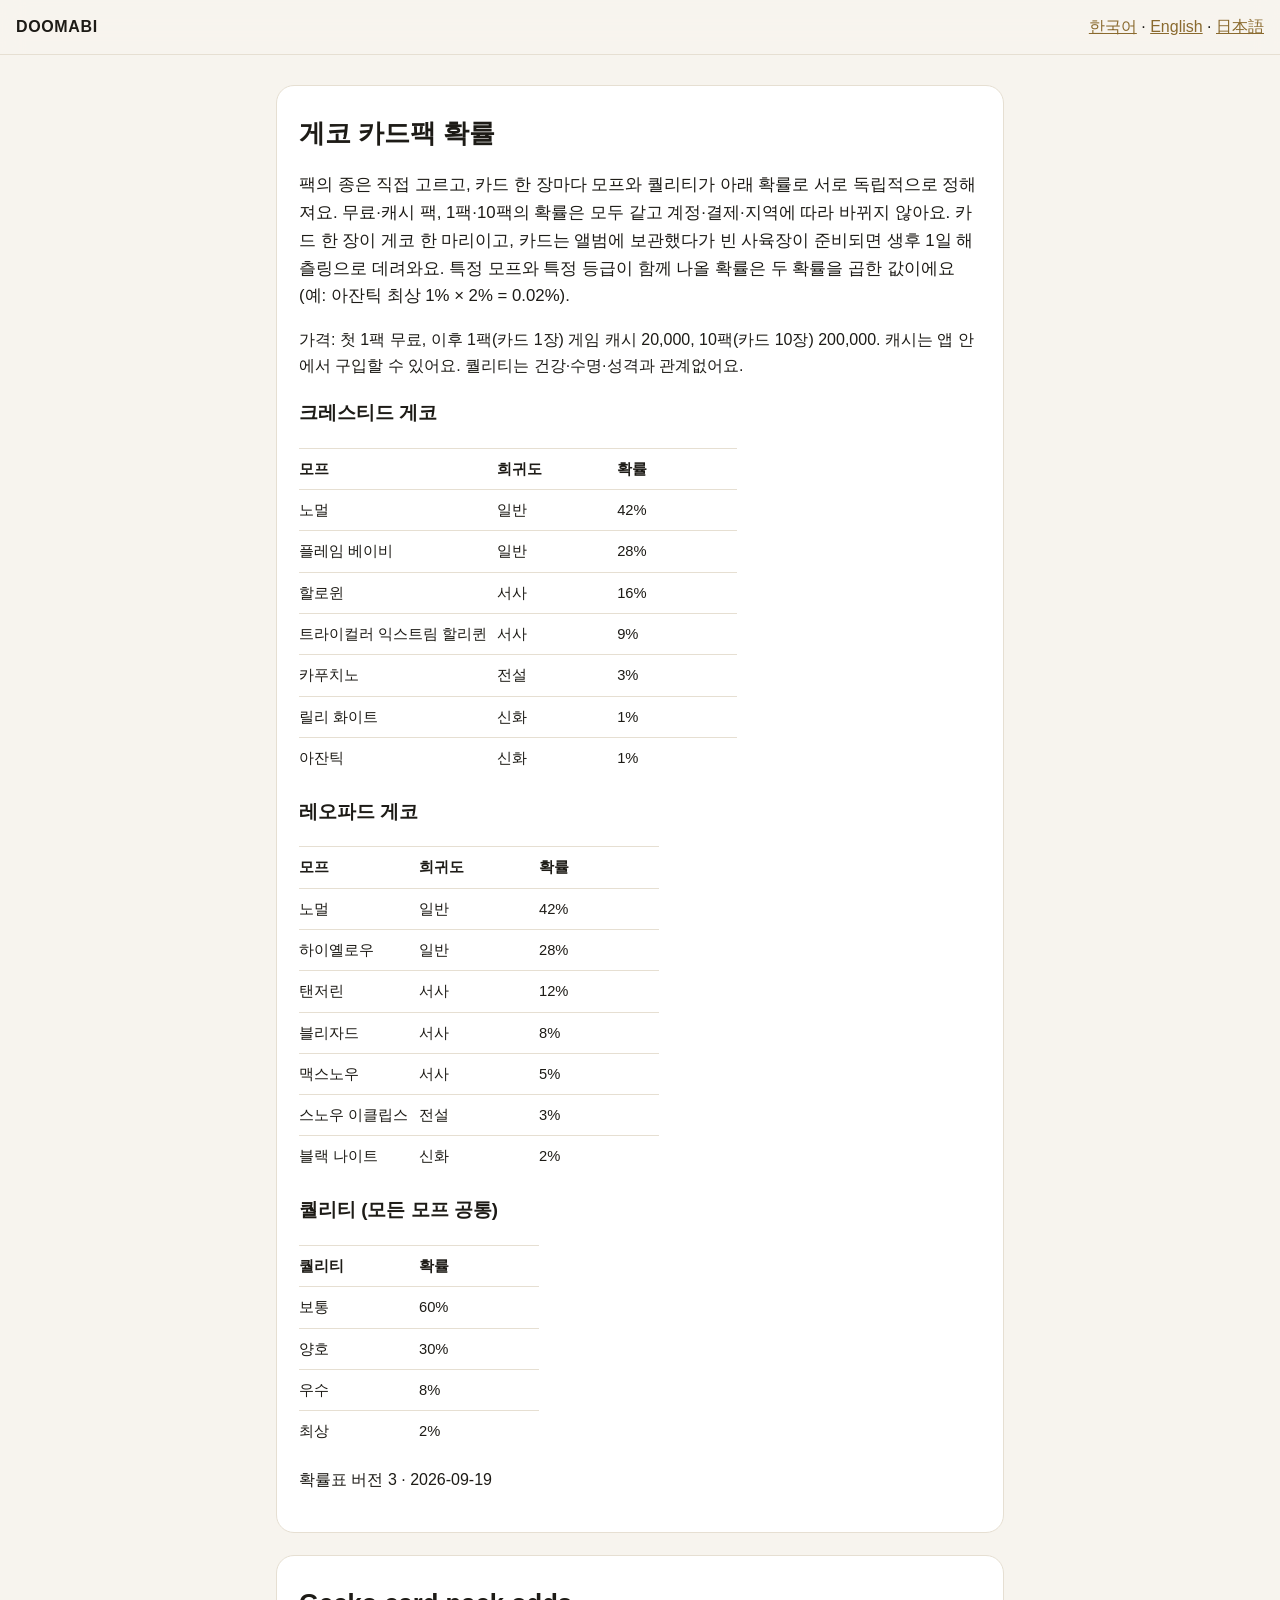
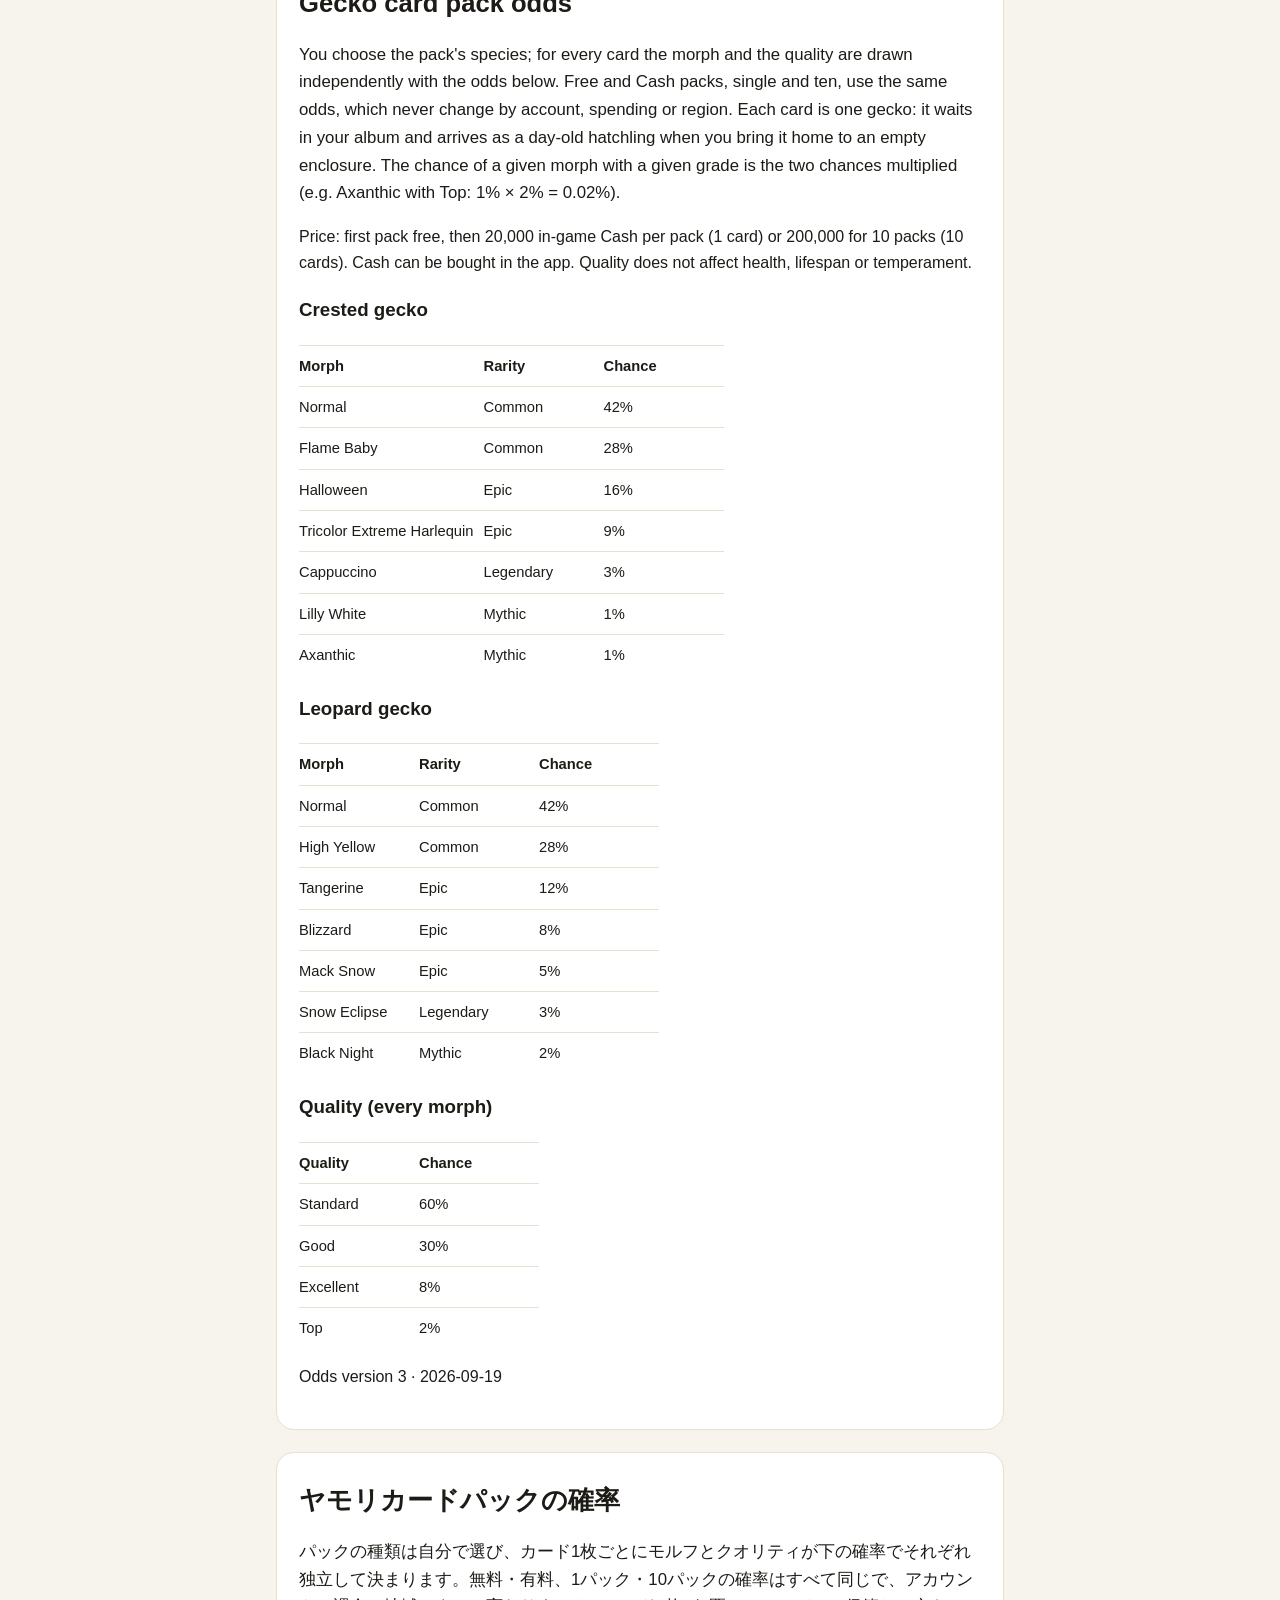
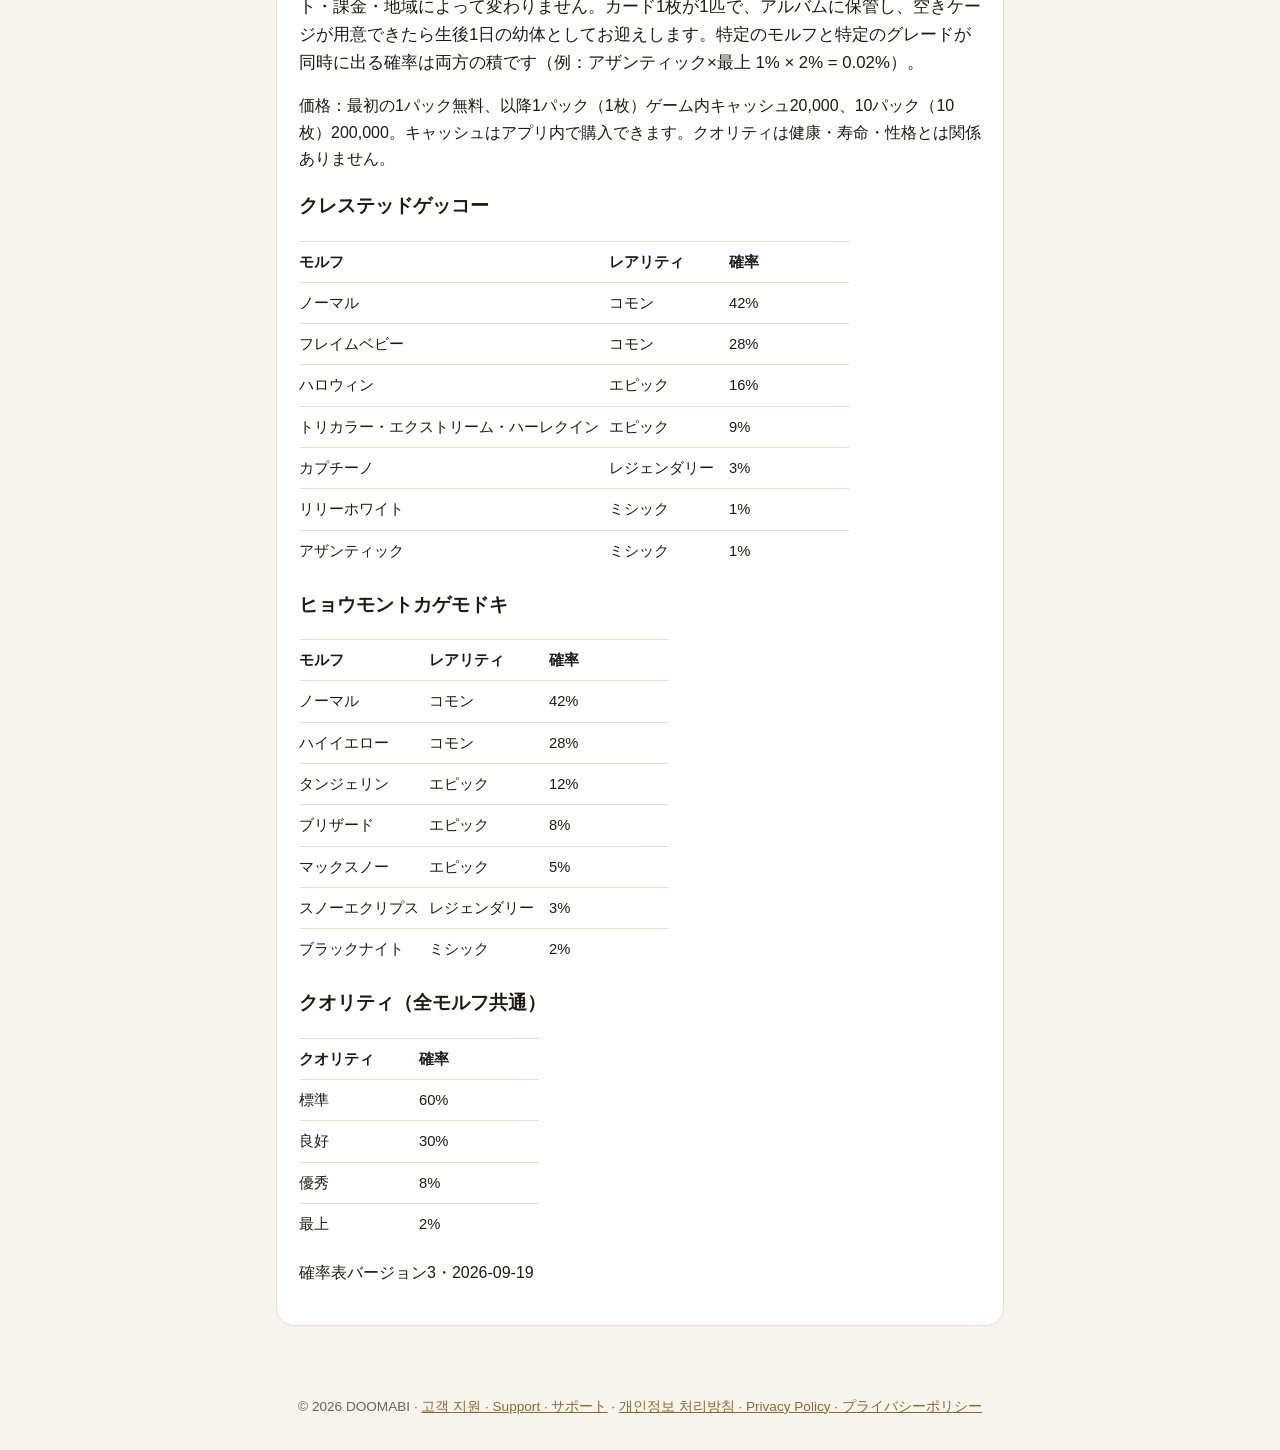
==== odds.html @ eca0ba09 "Add card pack odds page (odds v3) Co-Authored-By: Claude Opus 5.5 <noreply@anthropic.com>" ====
<!doctype html>
<html lang="ko">
<head>
<meta charset="utf-8">
<meta name="viewport" content="width=device-width, initial-scale=1">
<title>DOOMABI 게코 카드팩 확률 · Card pack odds · カードパックの確率</title>
<link rel="stylesheet" href="style.css">
</head>
<body>
<header>
  <a class="brand" href="./">DOOMABI</a>
  <nav><a href="#ko">한국어</a> · <a href="#en">English</a> · <a href="#ja">日本語</a></nav>
</header>
<main>

<section id="ko" lang="ko">
<h1>게코 카드팩 확률</h1>
<p class="lead">팩의 종은 직접 고르고, 카드 한 장마다 모프와 퀄리티가 아래 확률로 서로 독립적으로 정해져요. 무료·캐시 팩, 1팩·10팩의 확률은 모두 같고 계정·결제·지역에 따라 바뀌지 않아요. 카드 한 장이 게코 한 마리이고, 카드는 앨범에 보관했다가 빈 사육장이 준비되면 생후 1일 해츨링으로 데려와요. 특정 모프와 특정 등급이 함께 나올 확률은 두 확률을 곱한 값이에요 (예: 아잔틱 최상 1% × 2% = 0.02%).</p>
<p>가격: 첫 1팩 무료, 이후 1팩(카드 1장) 게임 캐시 20,000, 10팩(카드 10장) 200,000. 캐시는 앱 안에서 구입할 수 있어요. 퀄리티는 건강·수명·성격과 관계없어요.</p>
<h3>크레스티드 게코</h3>
<table>
<tr><th>모프</th><th>희귀도</th><th>확률</th></tr>
<tr><td>노멀</td><td>일반</td><td>42%</td></tr>
<tr><td>플레임 베이비</td><td>일반</td><td>28%</td></tr>
<tr><td>할로윈</td><td>서사</td><td>16%</td></tr>
<tr><td>트라이컬러 익스트림 할리퀸</td><td>서사</td><td>9%</td></tr>
<tr><td>카푸치노</td><td>전설</td><td>3%</td></tr>
<tr><td>릴리 화이트</td><td>신화</td><td>1%</td></tr>
<tr><td>아잔틱</td><td>신화</td><td>1%</td></tr>
</table>
<h3>레오파드 게코</h3>
<table>
<tr><th>모프</th><th>희귀도</th><th>확률</th></tr>
<tr><td>노멀</td><td>일반</td><td>42%</td></tr>
<tr><td>하이옐로우</td><td>일반</td><td>28%</td></tr>
<tr><td>탠저린</td><td>서사</td><td>12%</td></tr>
<tr><td>블리자드</td><td>서사</td><td>8%</td></tr>
<tr><td>맥스노우</td><td>서사</td><td>5%</td></tr>
<tr><td>스노우 이클립스</td><td>전설</td><td>3%</td></tr>
<tr><td>블랙 나이트</td><td>신화</td><td>2%</td></tr>
</table>
<h3>퀄리티 (모든 모프 공통)</h3>
<table>
<tr><th>퀄리티</th><th>확률</th></tr>
<tr><td>보통</td><td>60%</td></tr>
<tr><td>양호</td><td>30%</td></tr>
<tr><td>우수</td><td>8%</td></tr>
<tr><td>최상</td><td>2%</td></tr>
</table>
<p class="updated">확률표 버전 3 · 2026-09-19</p>
</section>

<section id="en" lang="en">
<h1>Gecko card pack odds</h1>
<p class="lead">You choose the pack's species; for every card the morph and the quality are drawn independently with the odds below. Free and Cash packs, single and ten, use the same odds, which never change by account, spending or region. Each card is one gecko: it waits in your album and arrives as a day-old hatchling when you bring it home to an empty enclosure. The chance of a given morph with a given grade is the two chances multiplied (e.g. Axanthic with Top: 1% × 2% = 0.02%).</p>
<p>Price: first pack free, then 20,000 in-game Cash per pack (1 card) or 200,000 for 10 packs (10 cards). Cash can be bought in the app. Quality does not affect health, lifespan or temperament.</p>
<h3>Crested gecko</h3>
<table>
<tr><th>Morph</th><th>Rarity</th><th>Chance</th></tr>
<tr><td>Normal</td><td>Common</td><td>42%</td></tr>
<tr><td>Flame Baby</td><td>Common</td><td>28%</td></tr>
<tr><td>Halloween</td><td>Epic</td><td>16%</td></tr>
<tr><td>Tricolor Extreme Harlequin</td><td>Epic</td><td>9%</td></tr>
<tr><td>Cappuccino</td><td>Legendary</td><td>3%</td></tr>
<tr><td>Lilly White</td><td>Mythic</td><td>1%</td></tr>
<tr><td>Axanthic</td><td>Mythic</td><td>1%</td></tr>
</table>
<h3>Leopard gecko</h3>
<table>
<tr><th>Morph</th><th>Rarity</th><th>Chance</th></tr>
<tr><td>Normal</td><td>Common</td><td>42%</td></tr>
<tr><td>High Yellow</td><td>Common</td><td>28%</td></tr>
<tr><td>Tangerine</td><td>Epic</td><td>12%</td></tr>
<tr><td>Blizzard</td><td>Epic</td><td>8%</td></tr>
<tr><td>Mack Snow</td><td>Epic</td><td>5%</td></tr>
<tr><td>Snow Eclipse</td><td>Legendary</td><td>3%</td></tr>
<tr><td>Black Night</td><td>Mythic</td><td>2%</td></tr>
</table>
<h3>Quality (every morph)</h3>
<table>
<tr><th>Quality</th><th>Chance</th></tr>
<tr><td>Standard</td><td>60%</td></tr>
<tr><td>Good</td><td>30%</td></tr>
<tr><td>Excellent</td><td>8%</td></tr>
<tr><td>Top</td><td>2%</td></tr>
</table>
<p class="updated">Odds version 3 · 2026-09-19</p>
</section>

<section id="ja" lang="ja">
<h1>ヤモリカードパックの確率</h1>
<p class="lead">パックの種類は自分で選び、カード1枚ごとにモルフとクオリティが下の確率でそれぞれ独立して決まります。無料・有料、1パック・10パックの確率はすべて同じで、アカウント・課金・地域によって変わりません。カード1枚が1匹で、アルバムに保管し、空きケージが用意できたら生後1日の幼体としてお迎えします。特定のモルフと特定のグレードが同時に出る確率は両方の積です（例：アザンティック×最上 1% × 2% = 0.02%）。</p>
<p>価格：最初の1パック無料、以降1パック（1枚）ゲーム内キャッシュ20,000、10パック（10枚）200,000。キャッシュはアプリ内で購入できます。クオリティは健康・寿命・性格とは関係ありません。</p>
<h3>クレステッドゲッコー</h3>
<table>
<tr><th>モルフ</th><th>レアリティ</th><th>確率</th></tr>
<tr><td>ノーマル</td><td>コモン</td><td>42%</td></tr>
<tr><td>フレイムベビー</td><td>コモン</td><td>28%</td></tr>
<tr><td>ハロウィン</td><td>エピック</td><td>16%</td></tr>
<tr><td>トリカラー・エクストリーム・ハーレクイン</td><td>エピック</td><td>9%</td></tr>
<tr><td>カプチーノ</td><td>レジェンダリー</td><td>3%</td></tr>
<tr><td>リリーホワイト</td><td>ミシック</td><td>1%</td></tr>
<tr><td>アザンティック</td><td>ミシック</td><td>1%</td></tr>
</table>
<h3>ヒョウモントカゲモドキ</h3>
<table>
<tr><th>モルフ</th><th>レアリティ</th><th>確率</th></tr>
<tr><td>ノーマル</td><td>コモン</td><td>42%</td></tr>
<tr><td>ハイイエロー</td><td>コモン</td><td>28%</td></tr>
<tr><td>タンジェリン</td><td>エピック</td><td>12%</td></tr>
<tr><td>ブリザード</td><td>エピック</td><td>8%</td></tr>
<tr><td>マックスノー</td><td>エピック</td><td>5%</td></tr>
<tr><td>スノーエクリプス</td><td>レジェンダリー</td><td>3%</td></tr>
<tr><td>ブラックナイト</td><td>ミシック</td><td>2%</td></tr>
</table>
<h3>クオリティ（全モルフ共通）</h3>
<table>
<tr><th>クオリティ</th><th>確率</th></tr>
<tr><td>標準</td><td>60%</td></tr>
<tr><td>良好</td><td>30%</td></tr>
<tr><td>優秀</td><td>8%</td></tr>
<tr><td>最上</td><td>2%</td></tr>
</table>
<p class="updated">確率表バージョン3・2026-09-19</p>
</section>

</main>
<footer>© 2026 DOOMABI · <a href="./">고객 지원 · Support · サポート</a> · <a href="privacy.html">개인정보 처리방침 · Privacy Policy · プライバシーポリシー</a></footer>
</body>
</html>
---- style.css ----
:root { color-scheme: light dark; --accent: #8a6a2e; --ink: #1d1b16; --muted: #6b6559; --paper: #f7f4ee; --card: #ffffff; --line: #e6dfd2; }
@media (prefers-color-scheme: dark) { :root { --accent: #d4b273; --ink: #f1ede4; --muted: #b3ab9b; --paper: #16140f; --card: #211e17; --line: #3a3428; } }
* { box-sizing: border-box; }
body { margin: 0; background: var(--paper); color: var(--ink); font: 16px/1.65 -apple-system, BlinkMacSystemFont, "Apple SD Gothic Neo", "Hiragino Sans", "Noto Sans KR", sans-serif; }
header { position: sticky; top: 0; display: flex; flex-wrap: wrap; gap: 8px 16px; justify-content: space-between; align-items: center; padding: 14px max(16px, env(safe-area-inset-left)); background: color-mix(in srgb, var(--paper) 88%, transparent); backdrop-filter: blur(12px); border-bottom: 1px solid var(--line); }
.brand { font-weight: 800; letter-spacing: .04em; color: var(--ink); text-decoration: none; }
nav a, a { color: var(--accent); }
main { max-width: 760px; margin: 0 auto; padding: 8px 16px 48px; }
section { background: var(--card); border: 1px solid var(--line); border-radius: 18px; padding: 8px 22px 22px; margin: 22px 0; }
h1 { font-size: 1.6rem; margin: 18px 0 4px; }
h2 { font-size: 1.05rem; margin: 22px 0 6px; }
.meta, .contact { color: var(--muted); font-size: .92rem; }
.lead { font-size: 1.05rem; }
table { width: 100%; border-collapse: collapse; font-size: .92rem; display: block; overflow-x: auto; }
th, td { text-align: left; vertical-align: top; border-top: 1px solid var(--line); padding: 8px 10px 8px 0; min-width: 120px; }
details { border-top: 1px solid var(--line); padding: 10px 0; }
summary { cursor: pointer; font-weight: 600; }
footer { text-align: center; color: var(--muted); font-size: .85rem; padding: 0 16px 32px; }
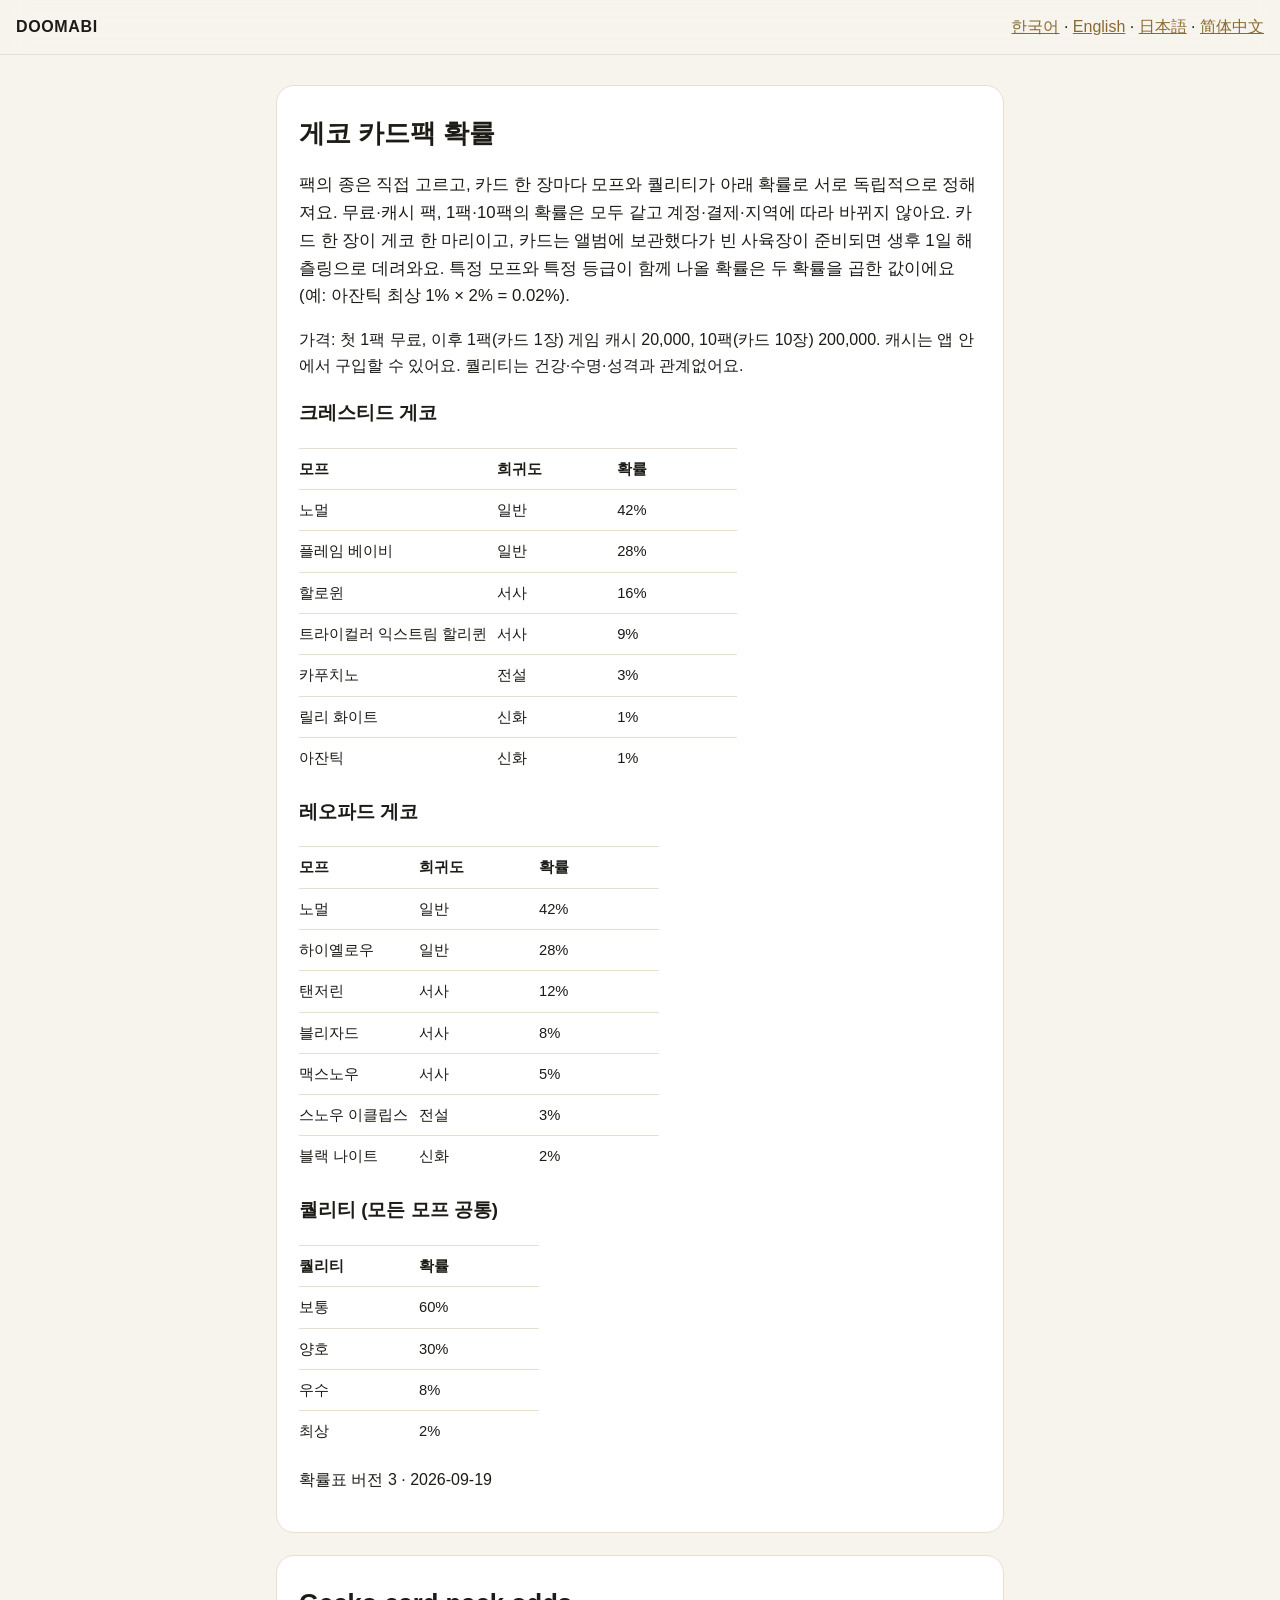
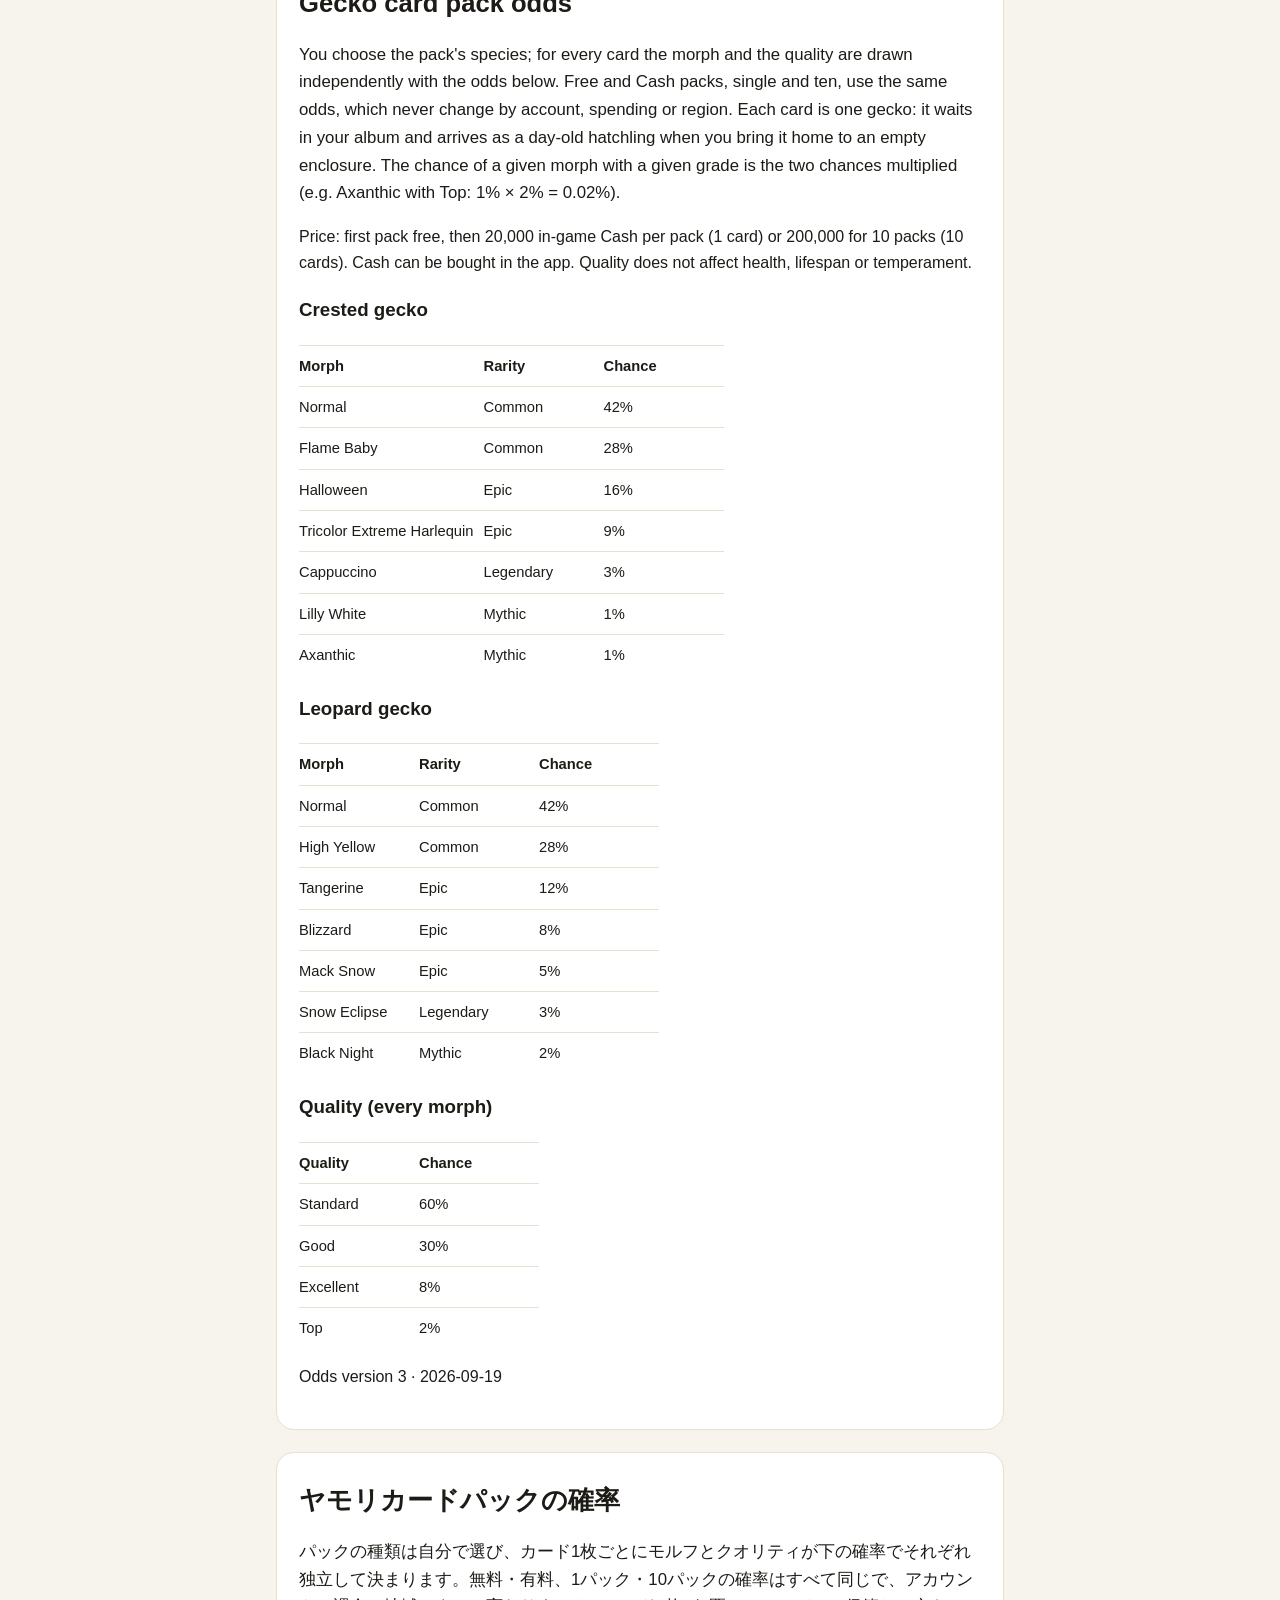
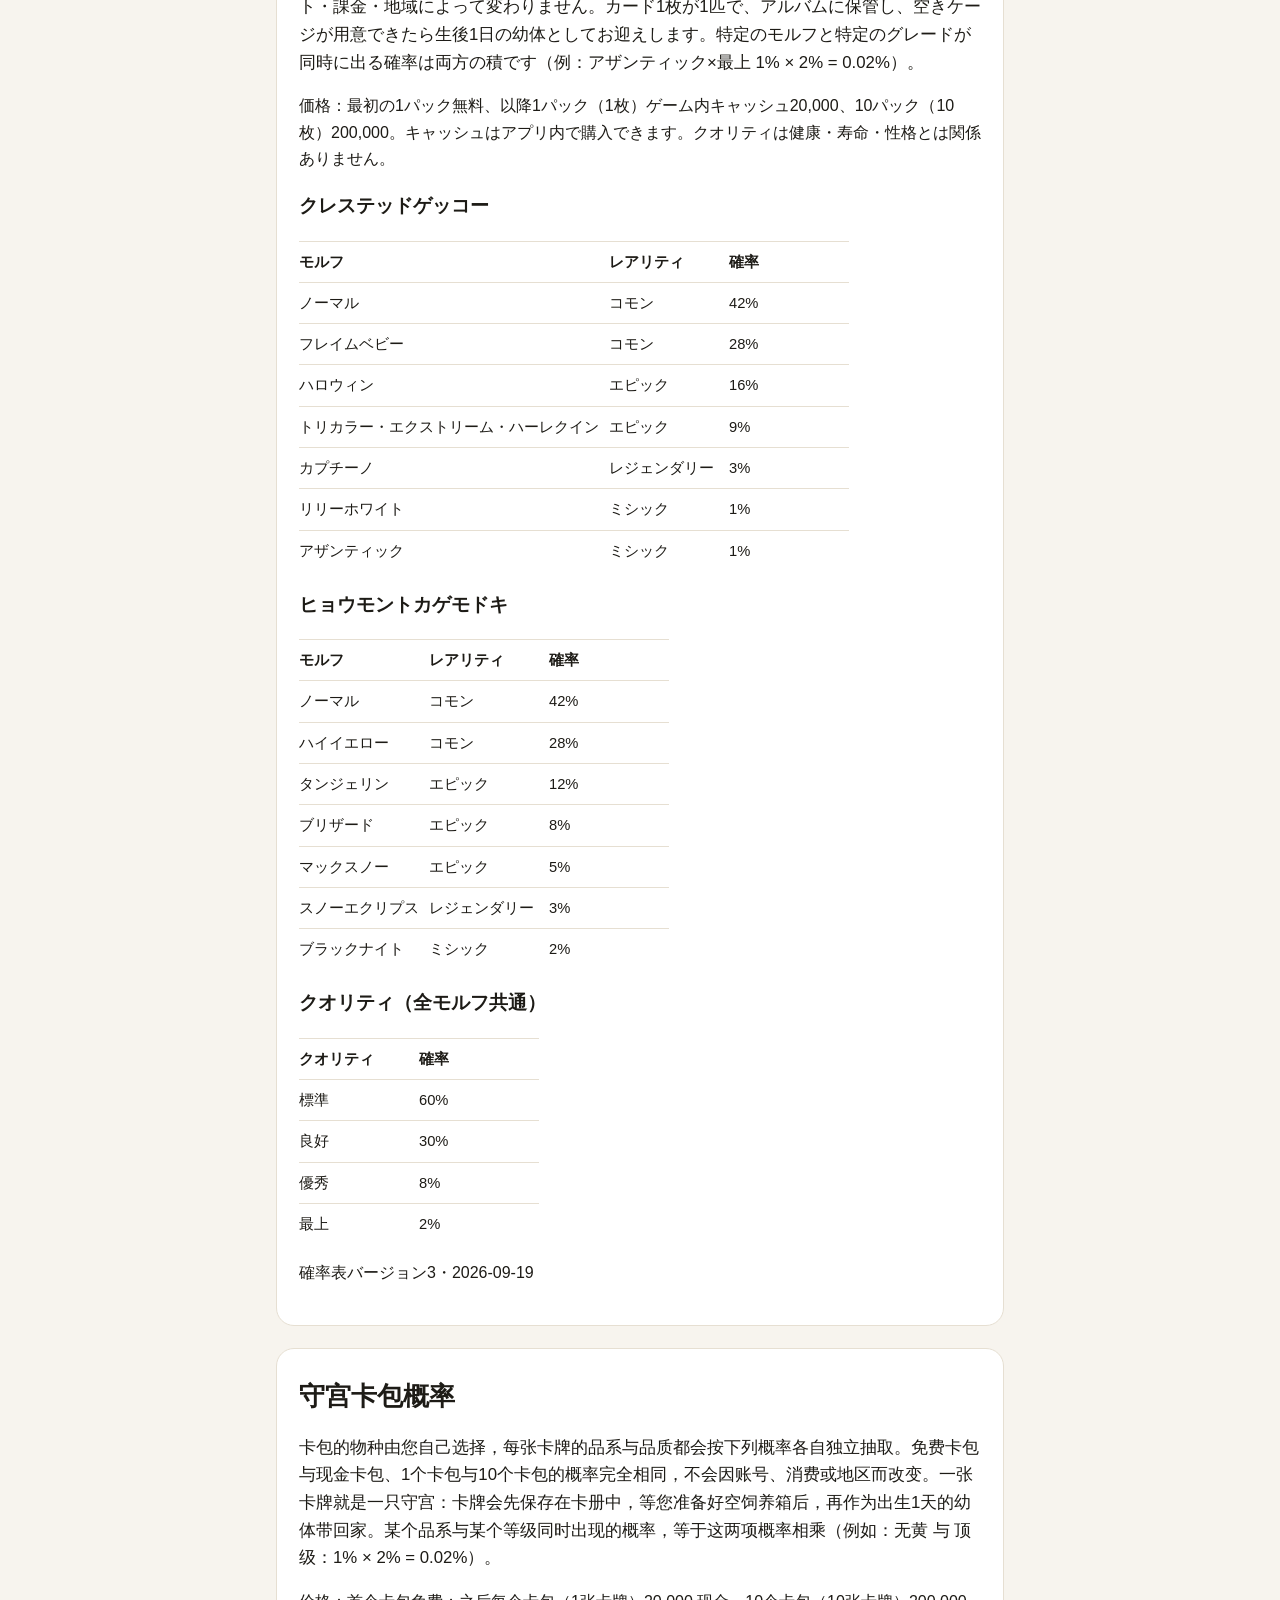
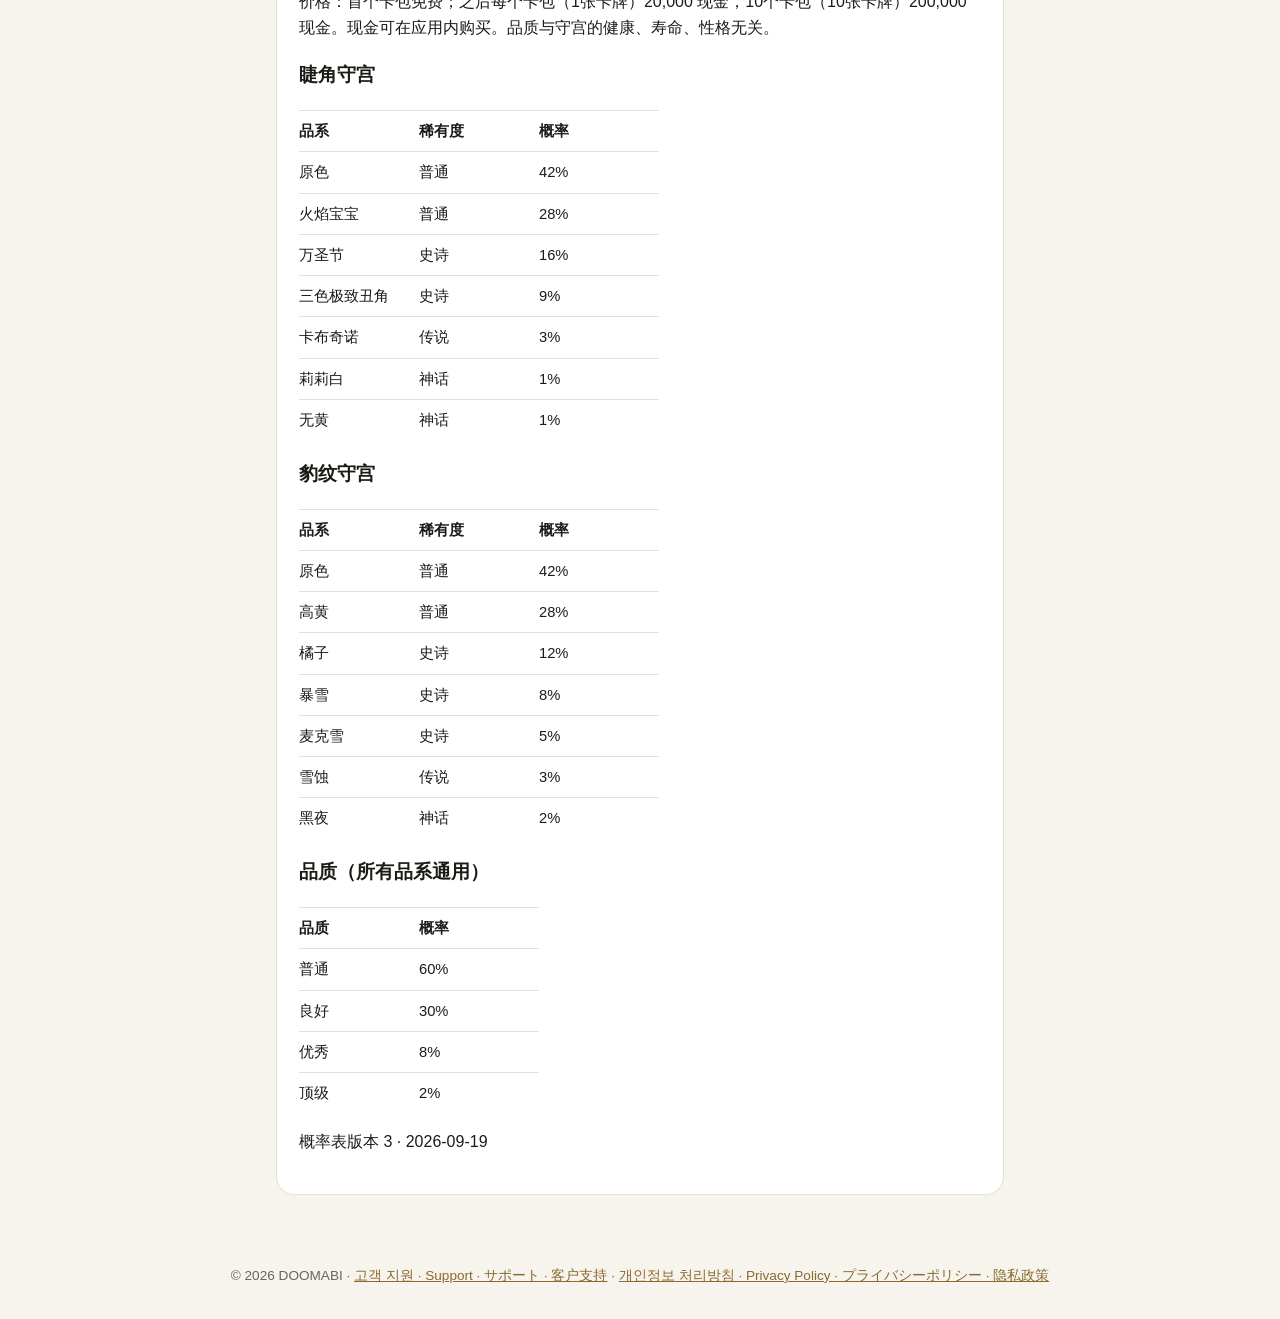
==== commit 64fe61f1: "Update support site: ATT/AdMob privacy policy, on-device data FAQ, zh-Hans - privacy.html (effective" ====
--- a/odds.html
+++ b/odds.html
@@ -3,13 +3,13 @@
 <head>
 <meta charset="utf-8">
 <meta name="viewport" content="width=device-width, initial-scale=1">
-<title>DOOMABI 게코 카드팩 확률 · Card pack odds · カードパックの確率</title>
+<title>DOOMABI 게코 카드팩 확률 · Card pack odds · カードパックの確率 · 卡包概率</title>
 <link rel="stylesheet" href="style.css">
 </head>
 <body>
 <header>
   <a class="brand" href="./">DOOMABI</a>
-  <nav><a href="#ko">한국어</a> · <a href="#en">English</a> · <a href="#ja">日本語</a></nav>
+  <nav><a href="#ko">한국어</a> · <a href="#en">English</a> · <a href="#ja">日本語</a> · <a href="#zh-Hans">简体中文</a></nav>
 </header>
 <main>
 
@@ -124,7 +124,44 @@
 <p class="updated">確率表バージョン3・2026-09-19</p>
 </section>
 
+<section id="zh-Hans" lang="zh-Hans">
+<h1>守宫卡包概率</h1>
+<p class="lead">卡包的物种由您自己选择，每张卡牌的品系与品质都会按下列概率各自独立抽取。免费卡包与现金卡包、1个卡包与10个卡包的概率完全相同，不会因账号、消费或地区而改变。一张卡牌就是一只守宫：卡牌会先保存在卡册中，等您准备好空饲养箱后，再作为出生1天的幼体带回家。某个品系与某个等级同时出现的概率，等于这两项概率相乘（例如：无黄 与 顶级：1% × 2% = 0.02%）。</p>
+<p>价格：首个卡包免费；之后每个卡包（1张卡牌）20,000 现金，10个卡包（10张卡牌）200,000 现金。现金可在应用内购买。品质与守宫的健康、寿命、性格无关。</p>
+<h3>睫角守宫</h3>
+<table>
+<tr><th>品系</th><th>稀有度</th><th>概率</th></tr>
+<tr><td>原色</td><td>普通</td><td>42%</td></tr>
+<tr><td>火焰宝宝</td><td>普通</td><td>28%</td></tr>
+<tr><td>万圣节</td><td>史诗</td><td>16%</td></tr>
+<tr><td>三色极致丑角</td><td>史诗</td><td>9%</td></tr>
+<tr><td>卡布奇诺</td><td>传说</td><td>3%</td></tr>
+<tr><td>莉莉白</td><td>神话</td><td>1%</td></tr>
+<tr><td>无黄</td><td>神话</td><td>1%</td></tr>
+</table>
+<h3>豹纹守宫</h3>
+<table>
+<tr><th>品系</th><th>稀有度</th><th>概率</th></tr>
+<tr><td>原色</td><td>普通</td><td>42%</td></tr>
+<tr><td>高黄</td><td>普通</td><td>28%</td></tr>
+<tr><td>橘子</td><td>史诗</td><td>12%</td></tr>
+<tr><td>暴雪</td><td>史诗</td><td>8%</td></tr>
+<tr><td>麦克雪</td><td>史诗</td><td>5%</td></tr>
+<tr><td>雪蚀</td><td>传说</td><td>3%</td></tr>
+<tr><td>黑夜</td><td>神话</td><td>2%</td></tr>
+</table>
+<h3>品质（所有品系通用）</h3>
+<table>
+<tr><th>品质</th><th>概率</th></tr>
+<tr><td>普通</td><td>60%</td></tr>
+<tr><td>良好</td><td>30%</td></tr>
+<tr><td>优秀</td><td>8%</td></tr>
+<tr><td>顶级</td><td>2%</td></tr>
+</table>
+<p class="updated">概率表版本 3 · 2026-09-19</p>
+</section>
+
 </main>
-<footer>© 2026 DOOMABI · <a href="./">고객 지원 · Support · サポート</a> · <a href="privacy.html">개인정보 처리방침 · Privacy Policy · プライバシーポリシー</a></footer>
+<footer>© 2026 DOOMABI · <a href="./">고객 지원 · Support · サポート · 客户支持</a> · <a href="privacy.html">개인정보 처리방침 · Privacy Policy · プライバシーポリシー · 隐私政策</a></footer>
 </body>
 </html>
